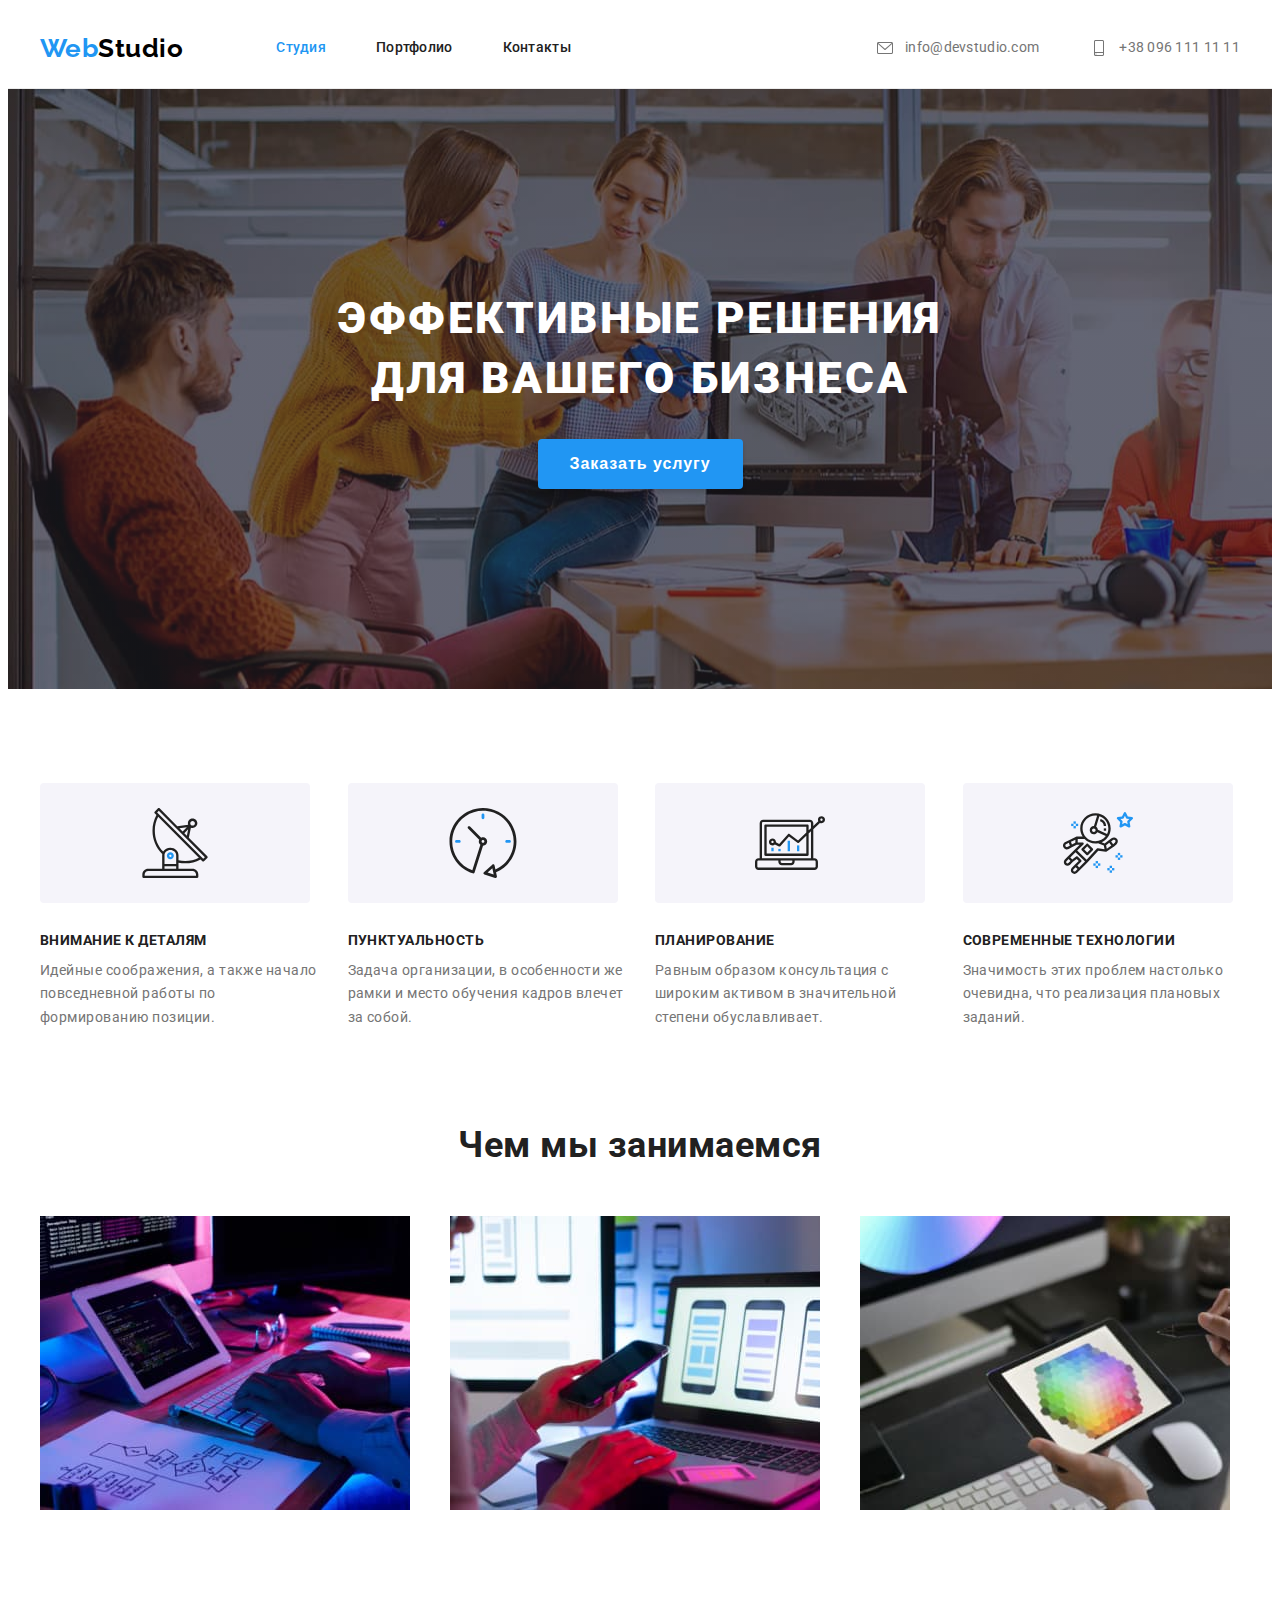
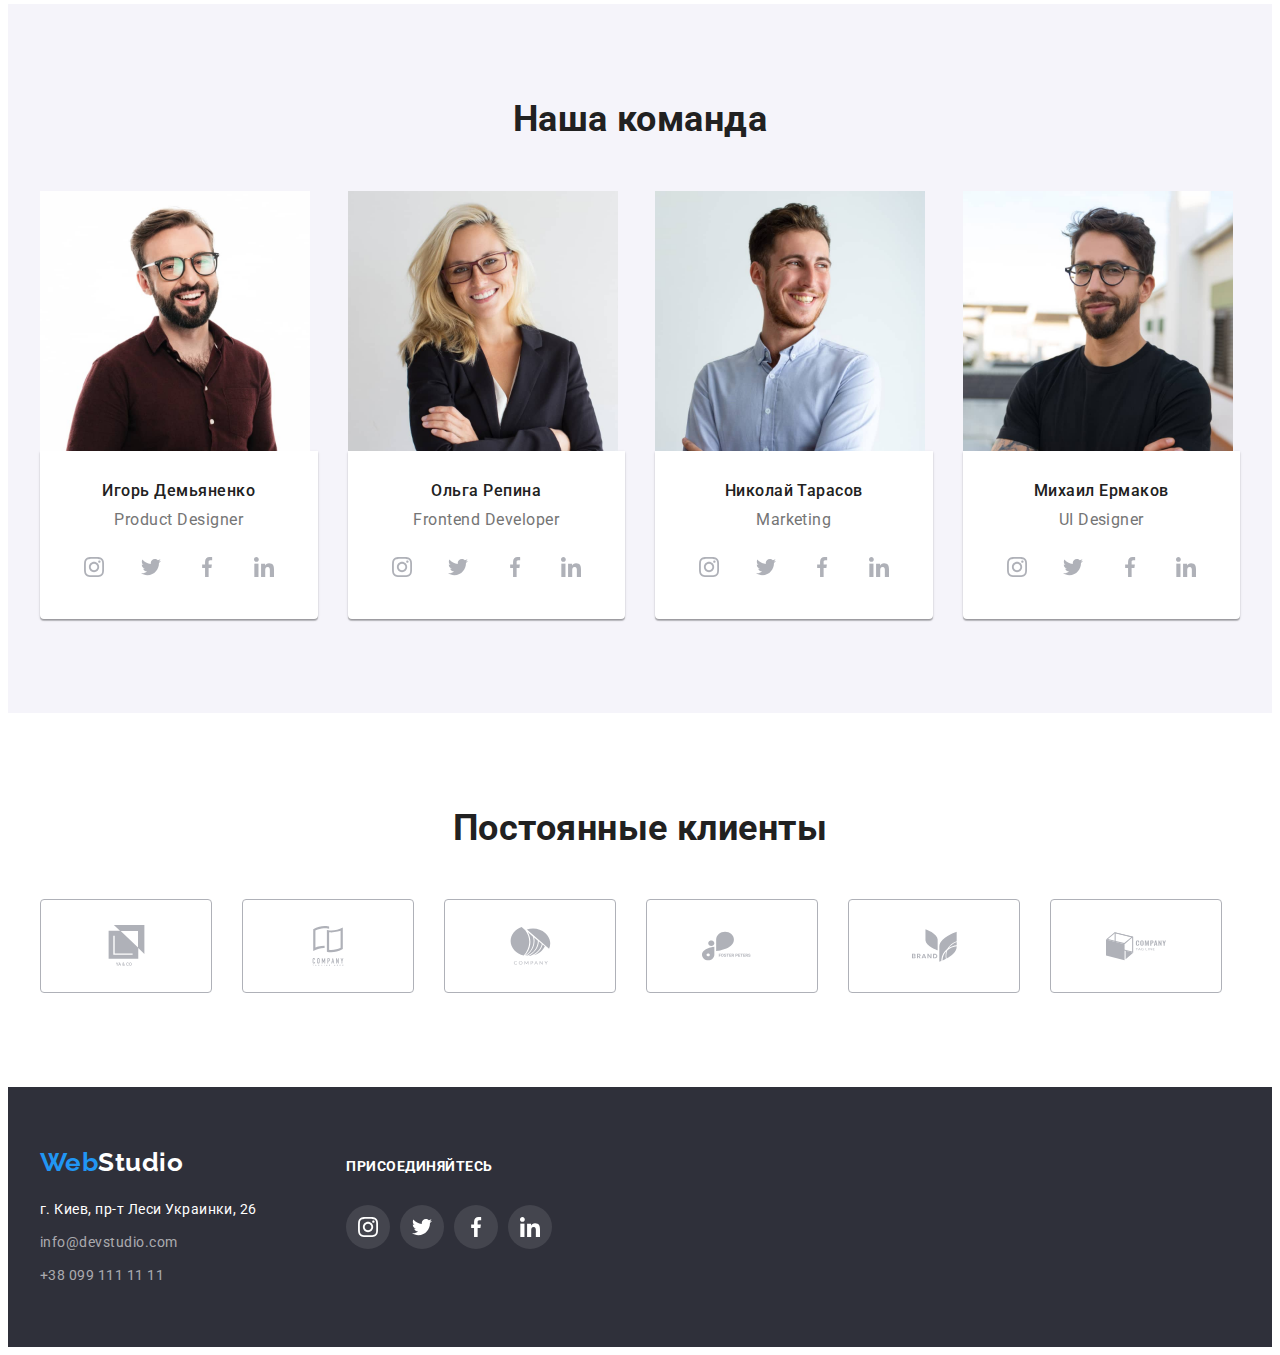
==== index.html @ 37aee231 "меняет спрайт и папки с фото" ====
<!DOCTYPE html>
<html lang="ru">
  <head>
    <meta charset="UTF-8" />
    <meta http-equiv="X-UA-Compatible" content="IE=edge" />
    <meta name="viewport" content="width=device-width, initial-scale=1.0" />
    <title>Document</title>
    <link rel="preconnect" href="https://fonts.googleapis.com" />
    <link rel="preconnect" href="https://fonts.gstatic.com" crossorigin />
    <link
      href="https://fonts.googleapis.com/css2?family=Oleo+Script&family=Raleway:wght@700&family=Roboto:wght@400;500;700;900&display=swap"
      rel="stylesheet"
    />
    <link
      rel="stylesheet"
      href="https://cdnjs.cloudflare.com/ajax/libs/modern-normalize/1.1.0/modern-normalize.min.css"
      integrity="sha512-wpPYUAdjBVSE4KJnH1VR1HeZfpl1ub8YT/NKx4PuQ5NmX2tKuGu6U/JRp5y+Y8XG2tV+wKQpNHVUX03MfMFn9Q=="
      crossorigin="anonymous"
      referrerpolicy="no-referrer"
    />
    <link rel="stylesheet" href="./css/styles.css" />
  </head>
  <body>
    <!-- Это шапка сайта-->
    <header class="header">
      <div class="container">
        <a class="logo-link link" href="" lang="en"><span class="logo-text">Web</span>Studio</a>
        <!-- Навигация на другие страницы -->
        <nav class="navigation">
          <ul class="nav-list list">
            <li class="nav-header-list-item">
              <a class="nav-list-link active-page link" href="">Студия</a>
            </li>
            <li class="nav-header-list-item">
              <a class="nav-list-link link" href="./portfolio.html">Портфолио</a>
            </li>
            <li class="nav-header-list-item">
              <a class="nav-list-link link" href="">Контакты</a>
            </li>
          </ul>
        </nav>
        <ul class="nav-contact-list list">
          <li class="nav-contact-list-item">
            <a class="header-contact-link link" href="mailto:info@devstudio.com">
              <svg class="header-contact-link-icon" width="20" height="16">
                <use href="./images/sprite.svg#icon-envelope"></use>
              </svg>

              info@devstudio.com</a
            >
          </li>
          <li class="nav-contact-list-item link">
            <a class="header-contact-link link" href="tel:+380961111111">
              <svg class="header-contact-link-icon" width="20" height="16">
                <use href="./images/sprite.svg#icon-smartphone"></use>
              </svg>
              +38 096 111 11 11</a
            >
          </li>
        </ul>
      </div>
    </header>
    <main>
      <!-- Это герой!-->
      <section class="hero">
        <div class="container">
          <h1 class="hero-title">
            Эффективные решения <span class="indent">для вашего бизнеса</span>
          </h1>
          <button class="hero-btn" type="button">Заказать услугу</button>
        </div>
      </section>

      <!-- Наши преимущества-->
      <section class="benefits section">
        <div class="container">
          <h2 class="benefits-title visually-hidden">Наши преимущества</h2>
          <ul class="benefits-list list">
            <li class="benefits-list-item">
              <div class="benefits-list-item-icon">
                <svg width="70" height="70">
                  <use href="./images/sprite.svg#icon-antenna"></use>
                </svg>
              </div>
              <h3 class="benefits-list-title">Внимание к деталям</h3>
              <p class="benefits-description">
                Идейные соображения, а также начало повседневной работы по формированию позиции.
              </p>
            </li>
            <li class="benefits-list-item">
              <div class="benefits-list-item-icon">
                <svg width="70" height="70">
                  <use href="./images/sprite.svg#icon-clock"></use>
                </svg>
              </div>
              <h3 class="benefits-list-title">Пунктуальность</h3>
              <p class="benefits-description">
                Задача организации, в особенности же рамки и место обучения кадров влечет за собой.
              </p>
            </li>
            <li class="benefits-list-item">
              <div class="benefits-list-item-icon">
                <svg width="70" height="70">
                  <use href="./images/sprite.svg#icon-diagram"></use>
                </svg>
              </div>
              <h3 class="benefits-list-title">Планирование</h3>
              <p class="benefits-description">
                Равным образом консультация с широким активом в значительной степени обуславливает.
              </p>
            </li>
            <li class="benefits-list-item">
              <div class="benefits-list-item-icon">
                <svg width="70" height="70">
                  <use href="./images/sprite.svg#icon-astronaut"></use>
                </svg>
              </div>
              <h3 class="benefits-list-title">Современные технологии</h3>
              <p class="benefits-description">
                Значимость этих проблем настолько очевидна, что реализация плановых заданий.
              </p>
            </li>
          </ul>
        </div>
      </section>

      <!-- Чем мы занимаемся-->
      <section class="activity section">
        <div class="container">
          <h2 class="activity-title">Чем мы занимаемся</h2>
          <ul class="activity-list list">
            <li class="activity-list-item">
              <a href="">
                <img
                  src="./images/activity/img1.jpg"
                  alt="Планшет и клавиатура"
                  width="370"
                  height="294"
                />
              </a>
            </li>
            <li class="activity-list-item">
              <a href="">
                <img
                  src="./images/activity/img2.jpg"
                  alt="Ноутбук и телефон"
                  width="370"
                  height="294"
                />
              </a>
            </li>
            <li class="activity-list-item">
              <a href="">
                <img src="./images/activity/img3.jpg" alt="Планшет" width="370" height="294" />
              </a>
            </li>
          </ul>
        </div>
      </section>

      <!-- Наша команда-->
      <section class="team section">
        <div class="container">
          <h2 class="team-title">Наша команда</h2>
          <ul class="team-list list">
            <li class="team-list-item">
              <img
                src="./images/command/foto-1.jpg"
                alt="Игорь Демьяненко"
                width="270"
                height="260"
              />
              <div class="team-list-item-wrapper">
                <h3 class="team-list-title">Игорь Демьяненко</h3>
                <p class="team-list-description" lang="en">Product Designer</p>
                <ul class="team-list-social list">
                  <li>
                    <a class="team-list-social-link" href="">
                      <svg class="team-list-social-link-icon" width="20" height="20">
                        <use href="./images/sprite.svg#icon-instagram"></use>
                      </svg>
                    </a>
                  </li>
                  <li>
                    <a class="team-list-social-link" href="">
                      <svg class="team-list-social-link-icon" width="20" height="20">
                        <use href="./images/sprite.svg#icon-twitter"></use>
                      </svg>
                    </a>
                  </li>
                  <li>
                    <a class="team-list-social-link" href="">
                      <svg class="team-list-social-link-icon" width="20" height="20">
                        <use href="./images/sprite.svg#icon-facebook"></use>
                      </svg>
                    </a>
                  </li>
                  <li>
                    <a class="team-list-social-link" href="">
                      <svg class="team-list-social-link-icon" width="20" height="20">
                        <use href="./images/sprite.svg#icon-linkedin"></use>
                      </svg>
                    </a>
                  </li>
                </ul>
              </div>
            </li>
            <li class="team-list-item">
              <img src="./images/command/foto-2.jpg" alt="Ольга Репина" width="270" height="260" />
              <div class="team-list-item-wrapper">
                <h3 class="team-list-title">Ольга Репина</h3>
                <p class="team-list-description" lang="en">Frontend Developer</p>
                <ul class="team-list-social list">
                  <li>
                    <a class="team-list-social-link" href="">
                      <svg class="team-list-social-link-icon" width="20" height="20">
                        <use href="./images/sprite.svg#icon-instagram"></use>
                      </svg>
                    </a>
                  </li>
                  <li>
                    <a class="team-list-social-link" href="">
                      <svg class="team-list-social-link-icon" width="20" height="20">
                        <use href="./images/sprite.svg#icon-twitter"></use>
                      </svg>
                    </a>
                  </li>
                  <li>
                    <a class="team-list-social-link" href="">
                      <svg class="team-list-social-link-icon" width="20" height="20">
                        <use href="./images/sprite.svg#icon-facebook"></use>
                      </svg>
                    </a>
                  </li>
                  <li>
                    <a class="team-list-social-link" href="">
                      <svg class="team-list-social-link-icon" width="20" height="20">
                        <use href="./images/sprite.svg#icon-linkedin"></use>
                      </svg>
                    </a>
                  </li>
                </ul>
              </div>
            </li>
            <li class="team-list-item">
              <img
                src="./images/command/foto-3.jpg"
                alt="Николай Тарасов"
                width="270"
                height="260"
              />
              <div class="team-list-item-wrapper">
                <h3 class="team-list-title">Николай Тарасов</h3>
                <p class="team-list-description" lang="en">Marketing</p>
                <ul class="team-list-social list">
                  <li>
                    <a class="team-list-social-link" href="">
                      <svg class="team-list-social-link-icon" width="20" height="20">
                        <use href="./images/sprite.svg#icon-instagram"></use>
                      </svg>
                    </a>
                  </li>
                  <li>
                    <a class="team-list-social-link" href="">
                      <svg class="team-list-social-link-icon" width="20" height="20">
                        <use href="./images/sprite.svg#icon-twitter"></use>
                      </svg>
                    </a>
                  </li>
                  <li>
                    <a class="team-list-social-link" href="">
                      <svg class="team-list-social-link-icon" width="20" height="20">
                        <use href="./images/sprite.svg#icon-facebook"></use>
                      </svg>
                    </a>
                  </li>
                  <li>
                    <a class="team-list-social-link" href="">
                      <svg class="team-list-social-link-icon" width="20" height="20">
                        <use href="./images/sprite.svg#icon-linkedin"></use>
                      </svg>
                    </a>
                  </li>
                </ul>
              </div>
            </li>
            <li class="team-list-item">
              <img
                src="./images/command/foto-4.jpg"
                alt="Михаил Ермаков"
                width="270"
                height="260"
              />
              <div class="team-list-item-wrapper">
                <h3 class="team-list-title">Михаил Ермаков</h3>
                <p class="team-list-description" lang="en">UI Designer</p>
                <ul class="team-list-social list">
                  <li>
                    <a class="team-list-social-link" href="">
                      <svg class="team-list-social-link-icon" width="20" height="20">
                        <use href="./images/sprite.svg#icon-instagram"></use>
                      </svg>
                    </a>
                  </li>
                  <li>
                    <a class="team-list-social-link" href="">
                      <svg class="team-list-social-link-icon" width="20" height="20">
                        <use href="./images/sprite.svg#icon-twitter"></use>
                      </svg>
                    </a>
                  </li>
                  <li>
                    <a class="team-list-social-link" href="">
                      <svg class="team-list-social-link-icon" width="20" height="20">
                        <use href="./images/sprite.svg#icon-facebook"></use>
                      </svg>
                    </a>
                  </li>
                  <li>
                    <a class="team-list-social-link" href="">
                      <svg class="team-list-social-link-icon" width="20" height="20">
                        <use href="./images/sprite.svg#icon-linkedin"></use>
                      </svg>
                    </a>
                  </li>
                </ul>
              </div>
            </li>
          </ul>
        </div>
      </section>

      <!-- Постоянные клиенты-->
      <section class="clients section">
        <div class="container">
          <h2 class="clients-title">Постоянные клиенты</h2>
          <ul class="clients-list list">
            <li class="clients-list-item">
              <a class="clients-list-link" href="">
                <svg class="clients-list-link-icon" width="41" height="47">
                  <use href="./images/sprite.svg#icon-client-one"></use>
                </svg>
              </a>
            </li>
            <li class="clients-list-item">
              <a class="clients-list-link" href="">
                <svg class="clients-list-link-icon" width="40" height="52">
                  <use href="./images/sprite.svg#icon-client-two"></use>
                </svg>
              </a>
            </li>
            <li class="clients-list-item">
              <a class="clients-list-link" href="">
                <svg class="clients-list-link-icon" width="43" height="41">
                  <use href="./images/sprite.svg#icon-client-three"></use>
                </svg>
              </a>
            </li>
            <li class="clients-list-item">
              <a class="clients-list-link" href="">
                <svg class="clients-list-link-icon" width="106" height="60">
                  <use href="./images/sprite.svg#icon-client-four"></use>
                </svg>
              </a>
            </li>
            <li class="clients-list-item">
              <a class="clients-list-link" href="">
                <svg class="clients-list-link-icon" width="63" height="45">
                  <use href="./images/sprite.svg#icon-client-five"></use>
                </svg>
              </a>
            </li>
            <li class="clients-list-item">
              <a class="clients-list-link" href="">
                <svg class="clients-list-link-icon" width="106" height="60">
                  <use href="./images/sprite.svg#icon-client-six"></use>
                </svg>
              </a>
            </li>
          </ul>
        </div>
      </section>
    </main>

    <!-- Подвал-->
    <footer class="footer section">
      <div class="container">
        <div>
          <a class="logo-link link" href="" lang="en"
            ><span class="logo-text">Web</span><span class="logo-text-footer">Studio</span></a
          >
          <address class="footer-address">
            <ul class="list">
              <li class="footer-address-list-item">
                <a
                  class="footer-address-list-link"
                  href="https://www.google.com/maps/place/%D0%B1%D1%83%D0%BB.+%D0%9B%D0%B5%D1%81%D0%B8+%D0%A3%D0%BA%D1%80%D0%B0%D0%B8%D0%BD%D0%BA%D0%B8,+26,+%D0%9A%D0%B8%D0%B5%D0%B2,+02000/@50.4263966,30.5351145,16.25z/data=!4m5!3m4!1s0x40d4cf0e033ecbe9:0x57a4dffefec77da0!8m2!3d50.4265807!4d30.5383858"
                  target="_blank"
                  rel="noreferrer noopener nofollow"
                >
                  г. Киев, пр-т Леси Украинки, 26</a
                >
              </li>
              <li class="footer-address-list-item">
                <a
                  class="footer-address-list-link footer-contact-link"
                  href="mailto:info@devstudio.com"
                  >info@devstudio.com</a
                >
              </li>
              <li class="footer-address-list-item">
                <a class="footer-address-list-link footer-contact-link" href="tel:+380961111111"
                  >+38 099 111 11 11</a
                >
              </li>
            </ul>
          </address>
        </div>
        <div class="subscription-wrapper">
          <p class="subscription">присоединяйтесь</p>
          <ul class="subscription-list list">
            <li>
              <a class="subscription-list-link" href="">
                <svg class="subscription-list-icon" width="20" height="20">
                  <use href="./images/sprite.svg#icon-instagram"></use>
                </svg>
              </a>
            </li>
            <li>
              <a class="subscription-list-link" href="">
                <svg class="subscription-list-icon" width="20" height="20">
                  <use href="./images/sprite.svg#icon-twitter"></use>
                </svg>
              </a>
            </li>
            <li>
              <a class="subscription-list-link" href="">
                <svg class="subscription-list-icon" width="20" height="20">
                  <use href="./images/sprite.svg#icon-facebook"></use>
                </svg>
              </a>
            </li>
            <li>
              <a class="subscription-list-link" href="">
                <svg class="subscription-list-icon" width="20" height="20">
                  <use href="./images/sprite.svg#icon-linkedin"></use>
                </svg>
              </a>
            </li>
          </ul>
        </div>
      </div>
    </footer>
  </body>
</html>
---- css/styles.css ----
/* ==============SRATR RULES============== */
:root {
  --primary-font-family: Roboto, sans-serif;
  --secondary-font-family: Raleway, sans-serif;
  --primary-text-color: #212121;
  --secondary-text-color: #757575;
  --light-text-color: #ffffff;
  --dark-text-color: #000000;
  --accent-color: #2196f3;
  --primary-background-color: #ffffff;
  --secondary-background-color: #e5e5e5;
  --dark-background-color: #2f303a;
  --bg-images-lianer-gradient: rgba(47, 48, 58, 0.4);
  --button-hover-color: #188ce8;
  --border-img-color: #eeeeee;
  --footer-contact-link-color: #ffffff99;
  --btn-portfolio-bg-color: #f5f4fa;
  --icon-social-color: #afb1b8;
}

body {
  font-family: var(--primary-font-family);
  letter-spacing: 0.03em;
  color: var(--primary-text-color);
  background-color: var(--primary-background-color);
}

h1,
h2,
h3,
h4,
h5,
h6,
p {
  margin: 0;
}

img {
  display: block;
  max-width: 100%;
  height: auto;
}

.link {
  text-decoration: none;
  color: currentColor;
}

.list {
  list-style: none;
  padding: 0;
  margin: 0;
}

.section {
  padding-top: 94px;
  padding-bottom: 94px;
}

.container {
  width: 1200px;
  margin: 0 auto;
  padding-left: 15px;
  padding-right: 15px;
}

.indent {
  display: block;
}
/* ==============END RULES============== */

/*======= START HEADER =======*/

.header {
  border-bottom: 1px solid rgba(236, 236, 236, 1);
}

.header > .container {
  display: flex;
  align-items: center;
}

.logo-link {
  display: block;
  margin-right: 93px;
  font-family: var(--secondary-font-family);
  font-weight: 700;
  font-size: 26px;
  line-height: 1.19;
  color: var(--dark-text-color);
}

.logo-text {
  color: var(--accent-color);
}

.nav-list {
  display: flex;
  align-items: center;
}

.nav-header-list-item {
  margin-right: 50px;
}

.nav-header-list-item:last-child {
  margin-right: 0;
}

.nav-list-link {
  display: block;
  padding-top: 32px;
  padding-bottom: 32px;
  font-weight: 500;
  font-size: 14px;
  line-height: 1.14;
  letter-spacing: 0.02em;
}

.nav-list-link:hover,
.nav-list-link:focus,
.active-page,
.header-contact-link:hover,
.header-contact-link:focus {
  color: var(--accent-color);
}

.nav-contact-list {
  display: flex;
  margin-left: auto;
  align-items: center;
}

.nav-contact-list-item {
  margin-right: 50px;
}

.nav-contact-list-item:last-child {
  margin-right: 0;
}

.header-contact-link {
  display: flex;
  justify-content: center;
  align-items: center;
  padding-top: 32px;
  padding-bottom: 32px;
  font-size: 14px;
  line-height: 1.14;
  letter-spacing: 0.02em;
  color: var(--secondary-text-color);
}

.header-contact-link-icon {
  margin-right: 10px;
  fill: var(--secondary-text-color);
}

.header-contact-link:hover .header-contact-link-icon,
.header-contact-link:focus .header-contact-link-icon {
  fill: var(--accent-color);
}

/*======= END HEADER =======*/

/*======= START HERO =======*/
.hero {
  padding-top: 200px;
  padding-bottom: 200px;
  margin: 0 auto;
  max-width: 1600px;
  text-align: center;
  background-color: var(--dark-background-color);
  background-image: linear-gradient(
      var(--bg-images-lianer-gradient),
      var(--bg-images-lianer-gradient)
    ),
    url(../images/hero/bg-fon-hero.jpg);
  background-size: cover;
}
.hero-title {
  margin-bottom: 30px;
  font-weight: 900;
  font-size: 44px;
  line-height: 1.36;
  text-align: center;
  letter-spacing: 0.06em;
  text-transform: uppercase;
  color: var(--light-text-color);
}
.hero-btn {
  min-width: 200px;
  padding: 10px 32px;
  border: none;
  border-radius: 4px;
  font-weight: 700;
  font-size: 16px;
  line-height: 1.87;
  align-items: center;
  letter-spacing: 0.06em;
  cursor: pointer;
  color: var(--light-text-color);
  background-color: var(--accent-color);
  box-shadow: 0px 4px 4px rgba(0, 0, 0, 0.15);
}
.hero-btn:hover,
.hero-btn:focus {
  background-color: var(--button-hover-color);
  box-shadow: 0px 4px 4px rgba(0, 0, 0, 0.15);
}
/*======= END HERO =======*/

/*======= START BENEFITS =======*/
.visually-hidden {
  position: fixed;
  transform: scale(0);
}

.benefits {
  padding-bottom: 0;
}

.benefits-list {
  display: flex;
  margin-left: -30px;
  margin-top: -30px;
}

.benefits-list-item {
  flex-basis: calc((100% - 120px) / 4);
  margin-left: 30px;
  margin-top: 30px;
}

.benefits-title,
.activity-title,
.team-title {
  margin-bottom: 50px;
  font-weight: 700;
  font-size: 36px;
  line-height: 1.17;
  text-align: center;
}
.benefits-list-item-icon {
  display: flex;
  width: 270px;
  height: 120px;
  margin-bottom: 30px;
  border-radius: 4px;
  justify-content: center;
  align-items: center;
  background: var(--btn-portfolio-bg-color);
}

.benefits-list-title {
  margin-bottom: 10px;
  font-size: 14px;
  line-height: 1.14;
  text-transform: uppercase;
  text-align: left;
}

.benefits-description {
  font-size: 14px;
  line-height: 1.71;
  color: var(--secondary-text-color);
}
/*======= END BENEFITS =======*/

/*======= SRART ACTIVITY =======*/

.activity-list {
  display: flex;
  margin-left: -30px;
  margin-top: -30px;
}

.activity-list-item {
  flex-basis: calc((100% - 90px) / 3);
  margin-left: 30px;
  margin-top: 30px;
}
/*======= END ACTIVITY =======*/

/*======= SRART TEAM =======*/
.team {
  background-color: var(--btn-portfolio-bg-color);
}

.team-list {
  display: flex;
  margin-left: -30px;
  margin-top: -30px;
}

.team-list-item {
  flex-basis: calc((100% - 120px) / 4);
  margin-left: 30px;
  margin-top: 30px;
}

.team-list-item-wrapper {
  padding-top: 30px;
  padding-bottom: 30px;
  border-radius: 0px 0px 4px 4px;
  box-shadow: 0px 1px 3px rgba(0, 0, 0, 0.12), 0px 1px 1px rgba(0, 0, 0, 0.14),
    0px 2px 1px rgba(0, 0, 0, 0.2);
  background: var(--primary-background-color);
}

.team-list-title {
  margin-bottom: 10px;
  font-weight: 500;
  font-size: 16px;
  line-height: 1.19;
  text-align: center;
}

.team-list-description {
  margin-bottom: 16px;
  font-size: 16px;
  line-height: 1.19;
  text-align: center;
  color: var(--secondary-text-color);
}

.team-list-social {
  display: flex;
  margin-right: 32px;
  margin-left: 32px;
  justify-content: space-between;
}

.team-list-social-link {
  display: flex;
  width: 44px;
  height: 44px;
  border-radius: 50%;
  justify-content: center;
  align-items: center;
}

.team-list-social-link:hover,
.team-list-social-link:focus {
  background-color: var(--accent-color);
}

.team-list-social-link-icon {
  fill: var(--icon-social-color);
}

.team-list-social-link:hover .team-list-social-link-icon,
.team-list-social-link:focus .team-list-social-link-icon {
  fill: var(--light-text-color);
}

/*======= END TEAM =======*/

/*======= START  CLIENTS =======*/
.clients-title {
  text-align: center;
  margin-bottom: 50px;
  font-weight: 700;
  font-size: 36px;
  line-height: 1.17;
  text-align: center;
}
.clients-list {
  display: flex;
}

.clients-list-item {
  margin-right: 30px;
}
.clients-list-item:last-child {
  margin-right: 0;
}

.clients-list-link {
  display: flex;
  width: 170px;
  height: 92px;
  border: 1px solid var(--icon-social-color);
  border-radius: 4px;
  justify-content: center;
  align-items: center;
}

.clients-list-link:hover {
  border-color: var(--accent-color);
}

.clients-list-link:hover .clients-list-link-icon,
.clients-list-link:focus .clients-list-link-icon {
  fill: var(--accent-color);
}

.clients-list-link-icon {
  fill: var(--icon-social-color);
}
/*======= END CLIENTS =======*/

/*======= START FOOTER=======*/
.footer {
  background-color: var(--dark-background-color);
}

.footer {
  padding-top: 60px;
  padding-bottom: 60px;
}

.footer > .container {
  display: flex;
  align-items: baseline;
}

.logo-text-footer {
  color: var(--light-text-color);
}

.footer-address {
  margin-top: 20px;
  font-style: normal;
}

.footer-address-list-item {
  margin-bottom: 9px;
}

.footer-address-list-item:last-child {
  margin-bottom: 0;
}

.footer-address-list-link {
  text-decoration: none;
  font-size: 14px;
  line-height: 1.71;
  color: var(--light-text-color);
}

.footer-contact-link {
  color: var(--footer-contact-link-color);
}

.footer-address-list-link:hover,
.footer-address-list-link:focus {
  color: var(--accent-color);
}

.subscription-wrapper {
  margin-left: 70px;
}

.subscription {
  margin-bottom: 30px;
  font-weight: 700;
  font-size: 14px;
  line-height: 1.14;
  text-transform: uppercase;
  color: var(--light-text-color);
}

.subscription-list {
  display: flex;
}

.subscription-list-link {
  margin-right: 10px;
  display: flex;
  width: 44px;
  height: 44px;
  border-radius: 50%;
  justify-content: center;
  align-items: center;
  background: rgba(255, 255, 255, 0.1);
}

.subscription-list-icon {
  fill: var(--light-text-color);
}

.subscription-list-link:hover,
.subscription-list-link:focus {
  background-color: var(--accent-color);
}

/*======= END FOOTER=======*/

/*============ START PORTFOLIO============*/

.portfolio-filter-list {
  margin-bottom: 50px;
  display: flex;
  justify-content: center;
  align-items: center;
}

.portfolio-filter-list-item {
  margin-right: 8px;
}

.portfolio-filter-list-item:last-child {
  margin-left: 0;
}

.portfolio-list-btn {
  max-width: 145px;
  padding: 6px 22px;
  border: 1px solid transparent;
  border-radius: 4px;
  font-weight: 500;
  font-size: 16px;
  line-height: 1.62;
  text-align: center;
  cursor: pointer;
  color: var(--primary-text-color);
  background: var(--btn-portfolio-bg-color);
}

.portfolio-list-btn:hover,
.portfolio-list-btn:focus {
  color: var(--light-text-color);
  background-color: var(--accent-color);
  box-shadow: 0px 3px 1px rgba(0, 0, 0, 0.1), 0px 1px 2px rgba(0, 0, 0, 0.08),
    0px 2px 2px rgba(0, 0, 0, 0.12);
}

.portfolio-cards-list {
  display: flex;
  flex-wrap: wrap;
  margin-left: -30px;
  margin-top: -30px;
}

.portfolio-cards-list-item {
  flex-basis: calc((100% - 90px) / 3);
  margin-left: 30px;
  margin-top: 30px;
}

.active-portfolio-list-btn {
  color: var(--light-text-color);
  background-color: var(--accent-color);
}

.portfolio-list-link {
  display: block;
  text-decoration: none;
}

.portfolio-list-link:hover {
  box-shadow: 0px 1px 1px rgba(0, 0, 0, 0.12), 0px 4px 4px rgba(0, 0, 0, 0.06),
    1px 4px 6px rgba(0, 0, 0, 0.16);
  /* border-radius: 0px 0px 4px 4px; */
}

.portfolio-list-wrapper {
  padding: 20px 24px;
  border: 1px solid var(--border-img-color);
  border-top: none;
  background: var(--primary-background-color);
}

.portfolio-list-title {
  margin-bottom: 8px;
  font-weight: 700;
  font-size: 18px;
  line-height: 2;
  letter-spacing: 0.06em;
  color: var(--primary-text-color);
}

.portfolio-list-description {
  font-size: 16px;
  line-height: 1.87;
  color: var(--secondary-text-color);
}
/*============ END PORTFOLIO============*/
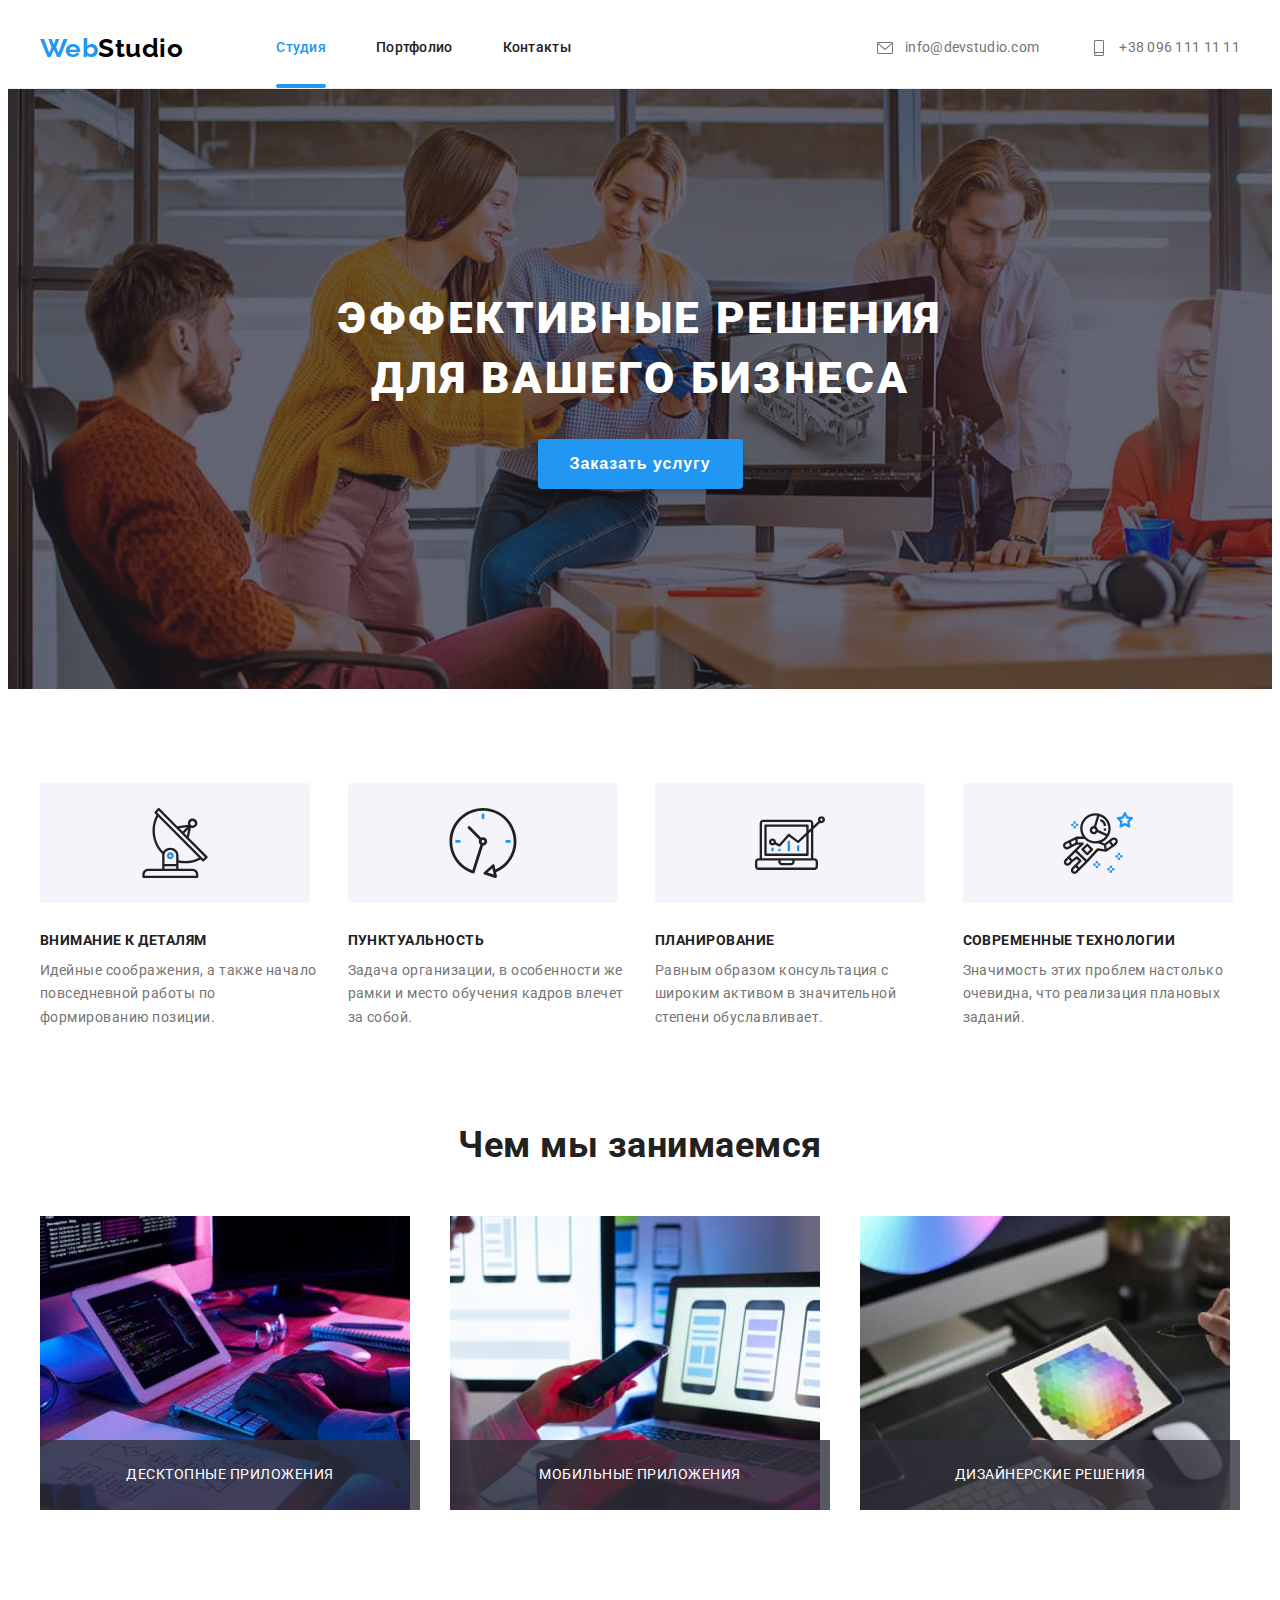
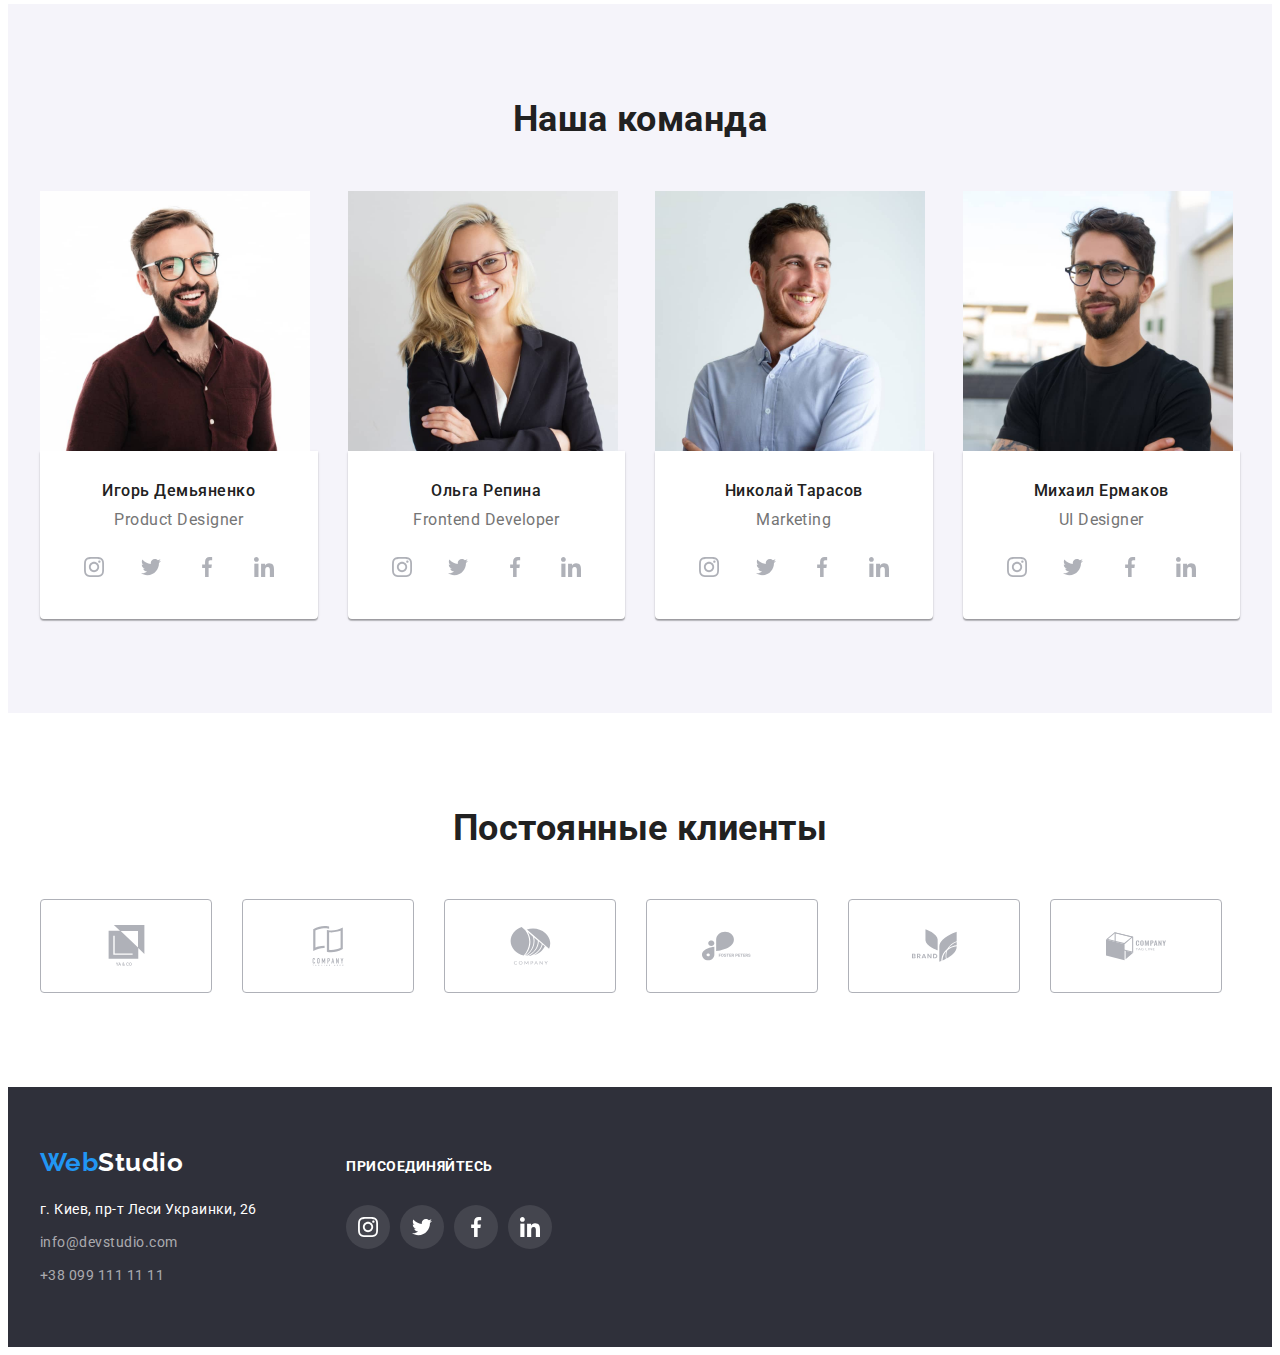
==== commit 3fd84b81: "добавляет надписи в секцию "Чем мы занимаемся"" ====
--- a/index.html
+++ b/index.html
@@ -131,27 +131,36 @@
           <ul class="activity-list list">
             <li class="activity-list-item">
               <a href="">
-                <img
-                  src="./images/activity/img1.jpg"
-                  alt="Планшет и клавиатура"
-                  width="370"
-                  height="294"
-                />
+                <div class="activity-list-img">
+                  <img
+                    src="./images/activity/img1.jpg"
+                    alt="Планшет и клавиатура"
+                    width="370"
+                    height="294"
+                  />
+                  <p class="activity-list-description">Десктопные приложения</p>
+                </div>
               </a>
             </li>
             <li class="activity-list-item">
               <a href="">
-                <img
-                  src="./images/activity/img2.jpg"
-                  alt="Ноутбук и телефон"
-                  width="370"
-                  height="294"
-                />
+                <div class="activity-list-img">
+                  <img
+                    src="./images/activity/img2.jpg"
+                    alt="Ноутбук и телефон"
+                    width="370"
+                    height="294"
+                  />
+                  <p class="activity-list-description">Мобильные приложения</p>
+                </div>
               </a>
             </li>
             <li class="activity-list-item">
               <a href="">
-                <img src="./images/activity/img3.jpg" alt="Планшет" width="370" height="294" />
+                <div class="activity-list-img">
+                  <img src="./images/activity/img3.jpg" alt="Планшет" width="370" height="294" />
+                  <p class="activity-list-description">Дизайнерские решения</p>
+                </div>
               </a>
             </li>
           </ul>
--- a/css/styles.css
+++ b/css/styles.css
@@ -11,11 +11,14 @@
   --secondary-background-color: #e5e5e5;
   --dark-background-color: #2f303a;
   --bg-images-lianer-gradient: rgba(47, 48, 58, 0.4);
+  --bg-activity-section: rgba(47, 48, 58, 0.8);
   --button-hover-color: #188ce8;
   --border-img-color: #eeeeee;
   --footer-contact-link-color: #ffffff99;
   --btn-portfolio-bg-color: #f5f4fa;
   --icon-social-color: #afb1b8;
+  --transition-duration: 250ms;
+  --transition-timing-function: cubic-bezier(0.4, 0, 0.2, 1);
 }
 
 body {
@@ -108,6 +111,7 @@
 }
 
 .nav-list-link {
+  position: relative;
   display: block;
   padding-top: 32px;
   padding-bottom: 32px;
@@ -115,6 +119,7 @@
   font-size: 14px;
   line-height: 1.14;
   letter-spacing: 0.02em;
+  transition: color var(--transition-duration) var(--transition-timing-function);
 }
 
 .nav-list-link:hover,
@@ -125,6 +130,18 @@
   color: var(--accent-color);
 }
 
+.active-page::after {
+  position: absolute;
+  left: 0;
+  bottom: 0;
+  content: '';
+  display: block;
+  width: 100%;
+  height: 4px;
+  border-radius: 2px;
+  background-color: var(--accent-color);
+}
+
 .nav-contact-list {
   display: flex;
   margin-left: auto;
@@ -154,6 +171,7 @@
 .header-contact-link-icon {
   margin-right: 10px;
   fill: var(--secondary-text-color);
+  transition: fill var(--transition-duration) var(--transition-timing-function);
 }
 
 .header-contact-link:hover .header-contact-link-icon,
@@ -202,6 +220,8 @@
   color: var(--light-text-color);
   background-color: var(--accent-color);
   box-shadow: 0px 4px 4px rgba(0, 0, 0, 0.15);
+  transition: background-color var(--transition-duration) var(--transition-timing-function),
+    box-shadow var(--transition-duration) var(--transition-timing-function);
 }
 .hero-btn:hover,
 .hero-btn:focus {
@@ -280,6 +300,26 @@
   margin-left: 30px;
   margin-top: 30px;
 }
+
+.activity-list-img {
+  position: relative;
+}
+
+.activity-list-description {
+  position: absolute;
+  left: 0;
+  bottom: 0;
+  width: 100%;
+  font-weight: bolt;
+  font-size: 14px;
+  line-height: 1.14;
+  text-align: center;
+  text-transform: uppercase;
+  color: var(--light-text-color);
+  background: var(--bg-activity-section);
+  padding-top: 27px;
+  padding-bottom: 27px;
+}
 /*======= END ACTIVITY =======*/
 
 /*======= SRART TEAM =======*/
@@ -338,6 +378,7 @@
   border-radius: 50%;
   justify-content: center;
   align-items: center;
+  transition: background-color var(--transition-duration) var(--transition-timing-function);
 }
 
 .team-list-social-link:hover,
@@ -347,6 +388,7 @@
 
 .team-list-social-link-icon {
   fill: var(--icon-social-color);
+  transition: fill var(--transition-duration) var(--transition-timing-function);
 }
 
 .team-list-social-link:hover .team-list-social-link-icon,
@@ -384,10 +426,12 @@
   border-radius: 4px;
   justify-content: center;
   align-items: center;
+  transition: border-color var(--transition-duration) var(--transition-timing-function);
 }
 
 .clients-list-link:hover {
   border-color: var(--accent-color);
+  transition: fill var(--transition-duration) var(--transition-timing-function);
 }
 
 .clients-list-link:hover .clients-list-link-icon,
@@ -437,15 +481,16 @@
   font-size: 14px;
   line-height: 1.71;
   color: var(--light-text-color);
-}
-
-.footer-contact-link {
-  color: var(--footer-contact-link-color);
+  transition: color var(--transition-duration) var(--transition-timing-function);
 }
 
 .footer-address-list-link:hover,
 .footer-address-list-link:focus {
   color: var(--accent-color);
+}
+
+.footer-contact-link {
+  color: var(--footer-contact-link-color);
 }
 
 .subscription-wrapper {
@@ -474,15 +519,16 @@
   justify-content: center;
   align-items: center;
   background: rgba(255, 255, 255, 0.1);
-}
-
-.subscription-list-icon {
-  fill: var(--light-text-color);
+  transition: background-color var(--transition-duration) var(--transition-timing-function);
 }
 
 .subscription-list-link:hover,
 .subscription-list-link:focus {
   background-color: var(--accent-color);
+}
+
+.subscription-list-icon {
+  fill: var(--light-text-color);
 }
 
 /*======= END FOOTER=======*/
@@ -516,6 +562,9 @@
   cursor: pointer;
   color: var(--primary-text-color);
   background: var(--btn-portfolio-bg-color);
+  transition: color var(--transition-duration) var(--transition-timing-function),
+    background-color var(--transition-duration) var(--transition-timing-function),
+    box-shadow var(--transition-duration) var(--transition-timing-function);
 }
 
 .portfolio-list-btn:hover,
@@ -547,12 +596,12 @@
 .portfolio-list-link {
   display: block;
   text-decoration: none;
+  transition: box-shadow var(--transition-duration) var(--transition-timing-function);
 }
 
 .portfolio-list-link:hover {
   box-shadow: 0px 1px 1px rgba(0, 0, 0, 0.12), 0px 4px 4px rgba(0, 0, 0, 0.06),
     1px 4px 6px rgba(0, 0, 0, 0.16);
-  /* border-radius: 0px 0px 4px 4px; */
 }
 
 .portfolio-list-wrapper {
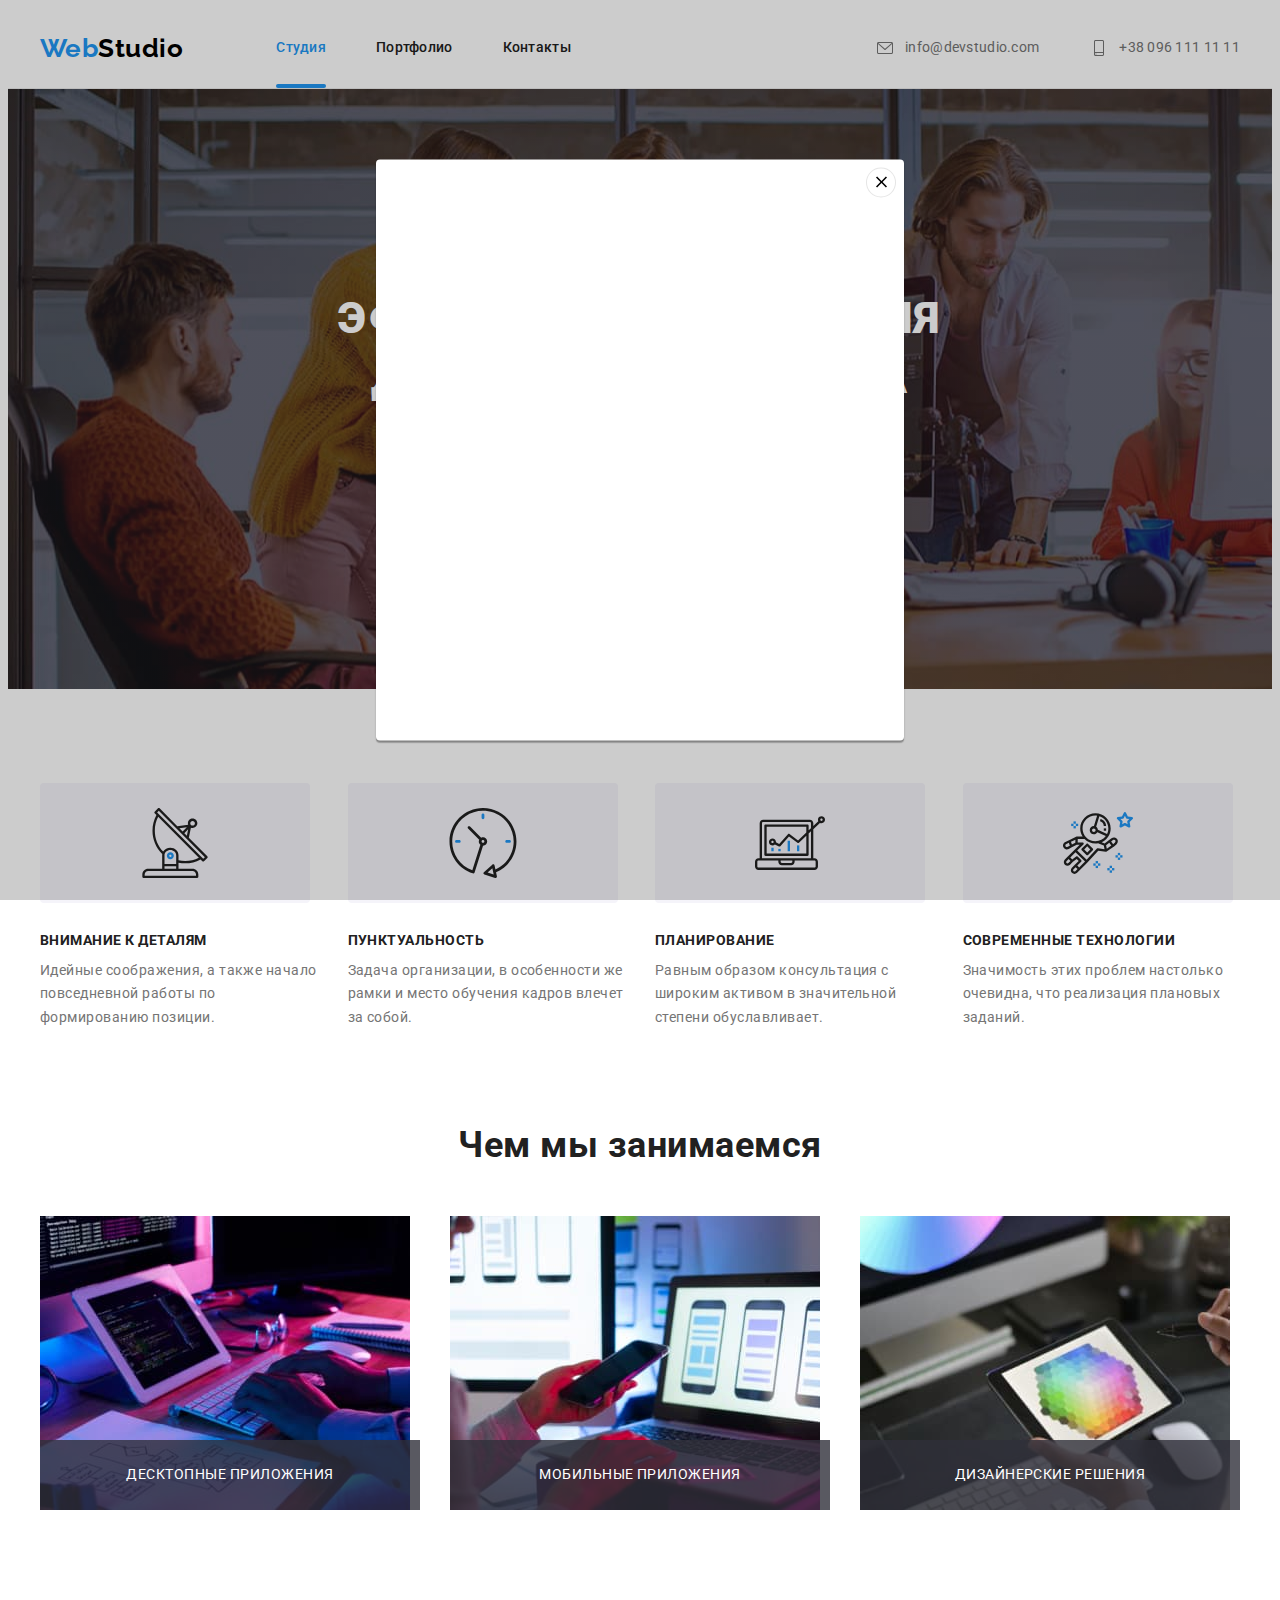
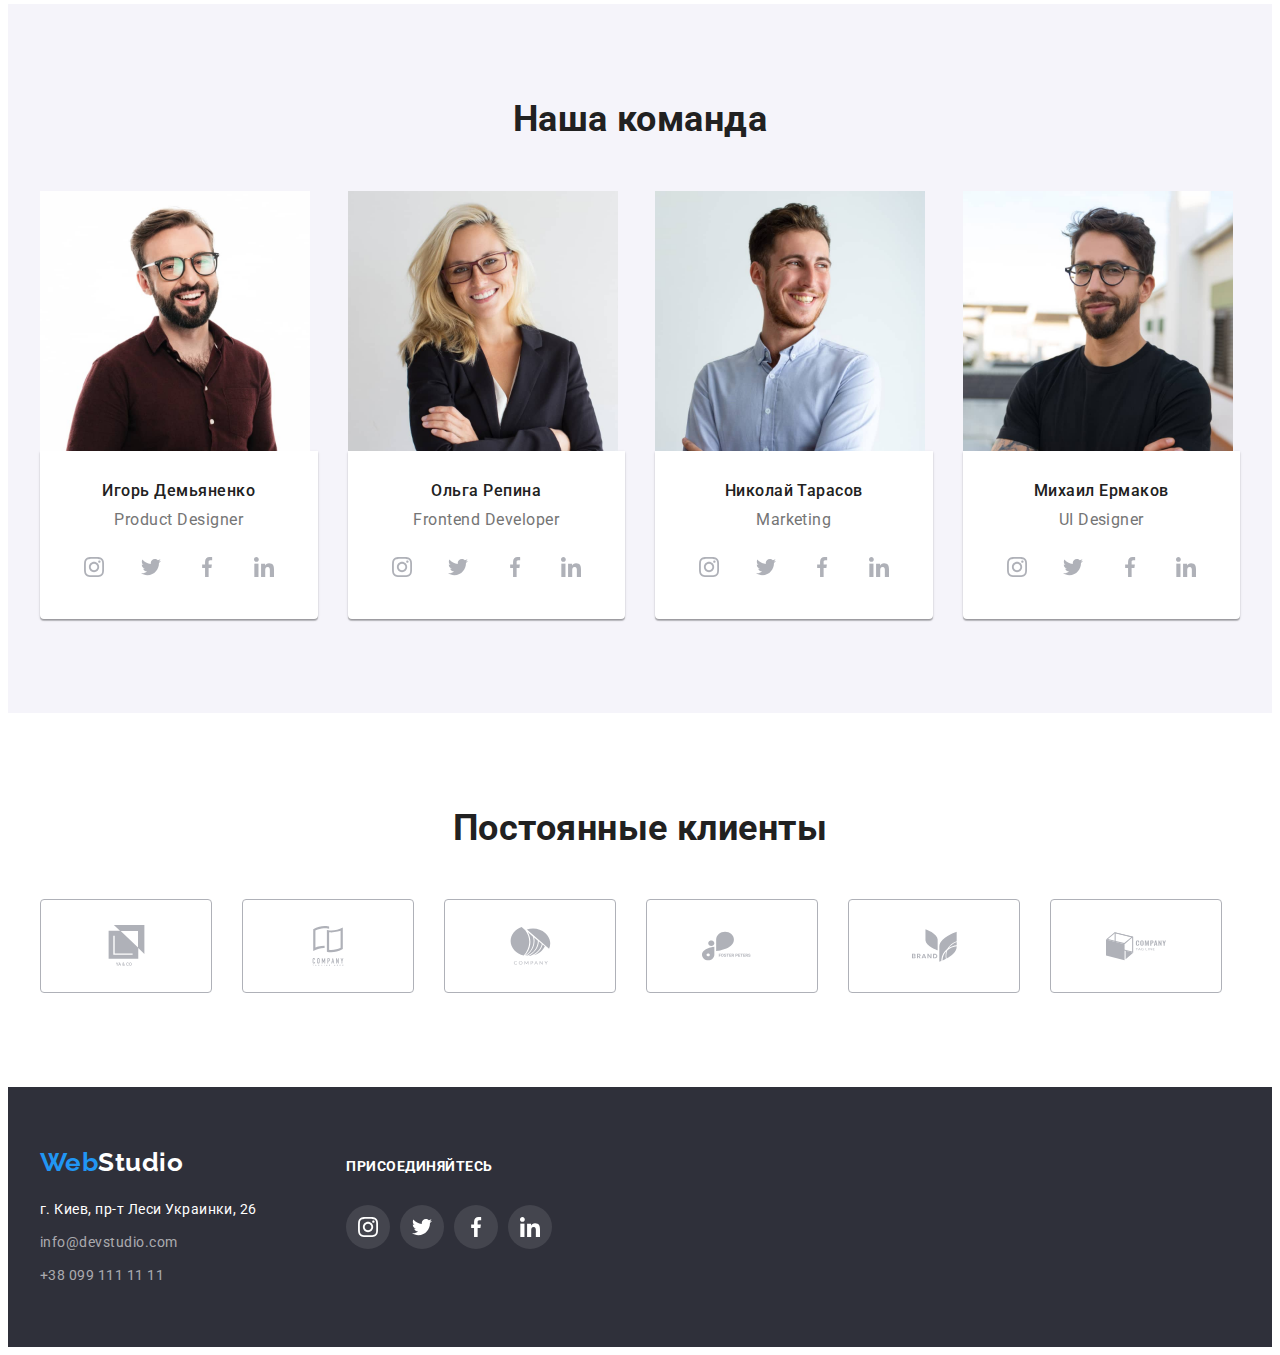
==== commit 52cb6af2: "добавляет модальное окно" ====
--- a/index.html
+++ b/index.html
@@ -67,7 +67,7 @@
           <h1 class="hero-title">
             Эффективные решения <span class="indent">для вашего бизнеса</span>
           </h1>
-          <button class="hero-btn" type="button">Заказать услугу</button>
+          <button class="hero-btn" type="button" data-modal-open>Заказать услугу</button>
         </div>
       </section>
 
@@ -460,5 +460,16 @@
         </div>
       </div>
     </footer>
+    <div class="backdrop" data-modal>
+      <div class="modal">
+        <button class="modal-btn-close" type="button" data-modal-close>
+          <svg class="modal-btn-icon" width="18" height="18">
+            <use href="./images/sprite.svg#icon-close-btn"></use>
+          </svg>
+        </button>
+      </div>
+    </div>
+
+    <script src="./js/modal.js"></script>
   </body>
 </html>
--- a/css/styles.css
+++ b/css/styles.css
@@ -12,6 +12,8 @@
   --dark-background-color: #2f303a;
   --bg-images-lianer-gradient: rgba(47, 48, 58, 0.4);
   --bg-activity-section: rgba(47, 48, 58, 0.8);
+  --bg-cards-portfolio: rgba(33, 150, 243, 0.9);
+  --bg-bd-modal: rgba(0, 0, 0, 0.2);
   --button-hover-color: #188ce8;
   --border-img-color: #eeeeee;
   --footer-contact-link-color: #ffffff99;
@@ -604,6 +606,33 @@
     1px 4px 6px rgba(0, 0, 0, 0.16);
 }
 
+.portfolio-cards-list-link-wrapper {
+  position: relative;
+  overflow: hidden;
+}
+
+.portfolio-cards-list-link-discription {
+  position: absolute;
+  top: 0;
+  left: 0;
+  width: 100%;
+  height: 100%;
+  font-weight: 400;
+  font-size: 18px;
+  line-height: 1.56;
+  color: var(--light-text-color);
+  background-color: var(--bg-cards-portfolio);
+  padding: 63px 24px;
+  overflow: auto;
+  transform: translateY(100%);
+  transition: transform var(--transition-duration) var(--transition-timing-function);
+}
+
+.portfolio-list-link:hover .portfolio-cards-list-link-discription,
+.portfolio-list-link:focus .portfolio-cards-list-link-discription {
+  transform: translateY(0%);
+}
+
 .portfolio-list-wrapper {
   padding: 20px 24px;
   border: 1px solid var(--border-img-color);
@@ -626,3 +655,55 @@
   color: var(--secondary-text-color);
 }
 /*============ END PORTFOLIO============*/
+
+/*============ START MODAL============*/
+.backdrop {
+  position: fixed;
+  left: 0;
+  top: 0;
+  width: 100vw;
+  height: 100vh;
+  background: var(--bg-bd-modal);
+  transition: transform var(--transition-duration) var(--transition-timing-function);
+}
+
+.backdrop.is-hidden {
+  opacity: 0;
+  visibility: hidden;
+  pointer-events: none;
+}
+
+.backdrop.is-hidden .modal {
+  transform: scale(1.1);
+}
+
+.modal {
+  position: absolute;
+  top: 50%;
+  left: 50%;
+  transform: translate(-50%, -50%) scale(1);
+  width: 528px;
+  height: 581px;
+  background: var(--primary-background-color);
+  box-shadow: 0px 1px 3px rgba(0, 0, 0, 0.12), 0px 1px 1px rgba(0, 0, 0, 0.14),
+    0px 2px 1px rgba(0, 0, 0, 0.2);
+  border-radius: 4px;
+}
+
+.modal-btn-close {
+  position: absolute;
+  right: 8px;
+  top: 8px;
+  display: flex;
+  justify-content: center;
+  align-items: center;
+  width: 30px;
+  height: 30px;
+  border-radius: 50%;
+  background: var(--primary-background-color);
+  border: 1px solid rgba(0, 0, 0, 0.1);
+  padding: 0;
+  cursor: pointer;
+}
+
+/*============ END MODAL============*/
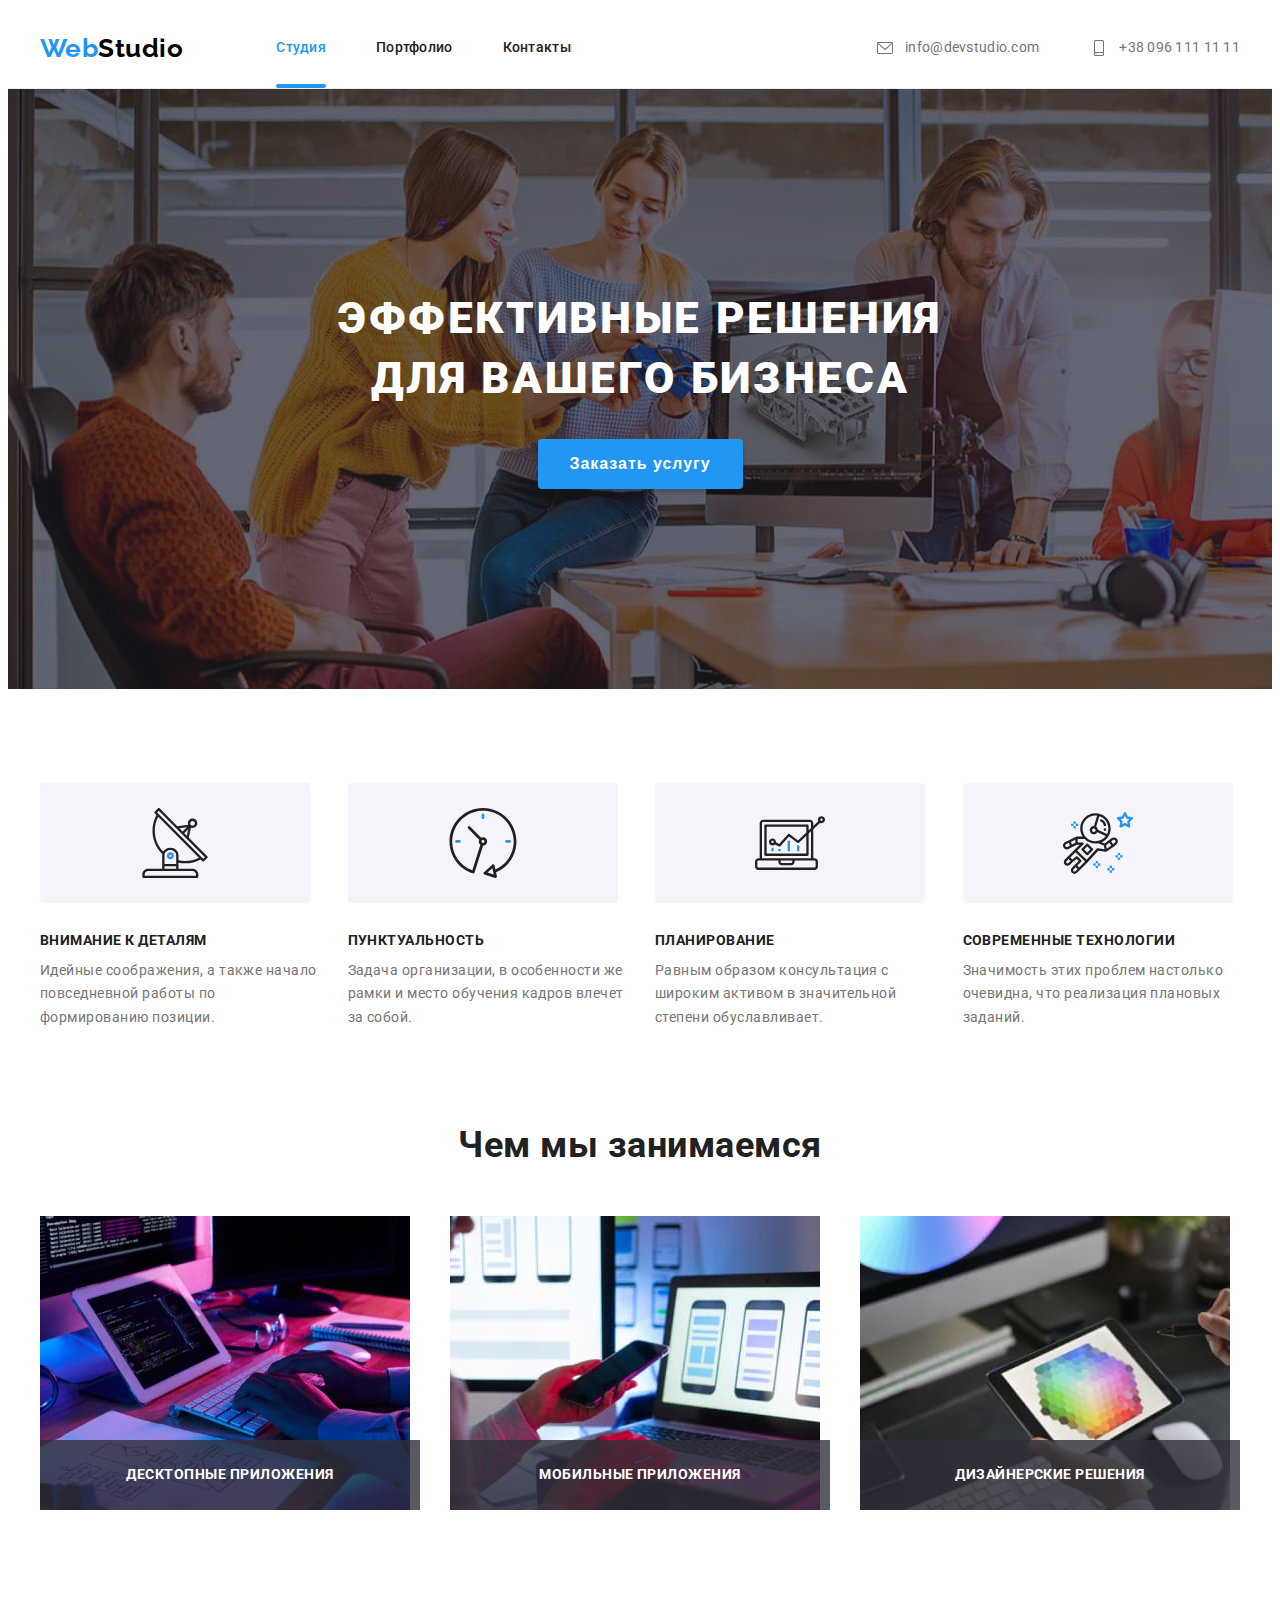
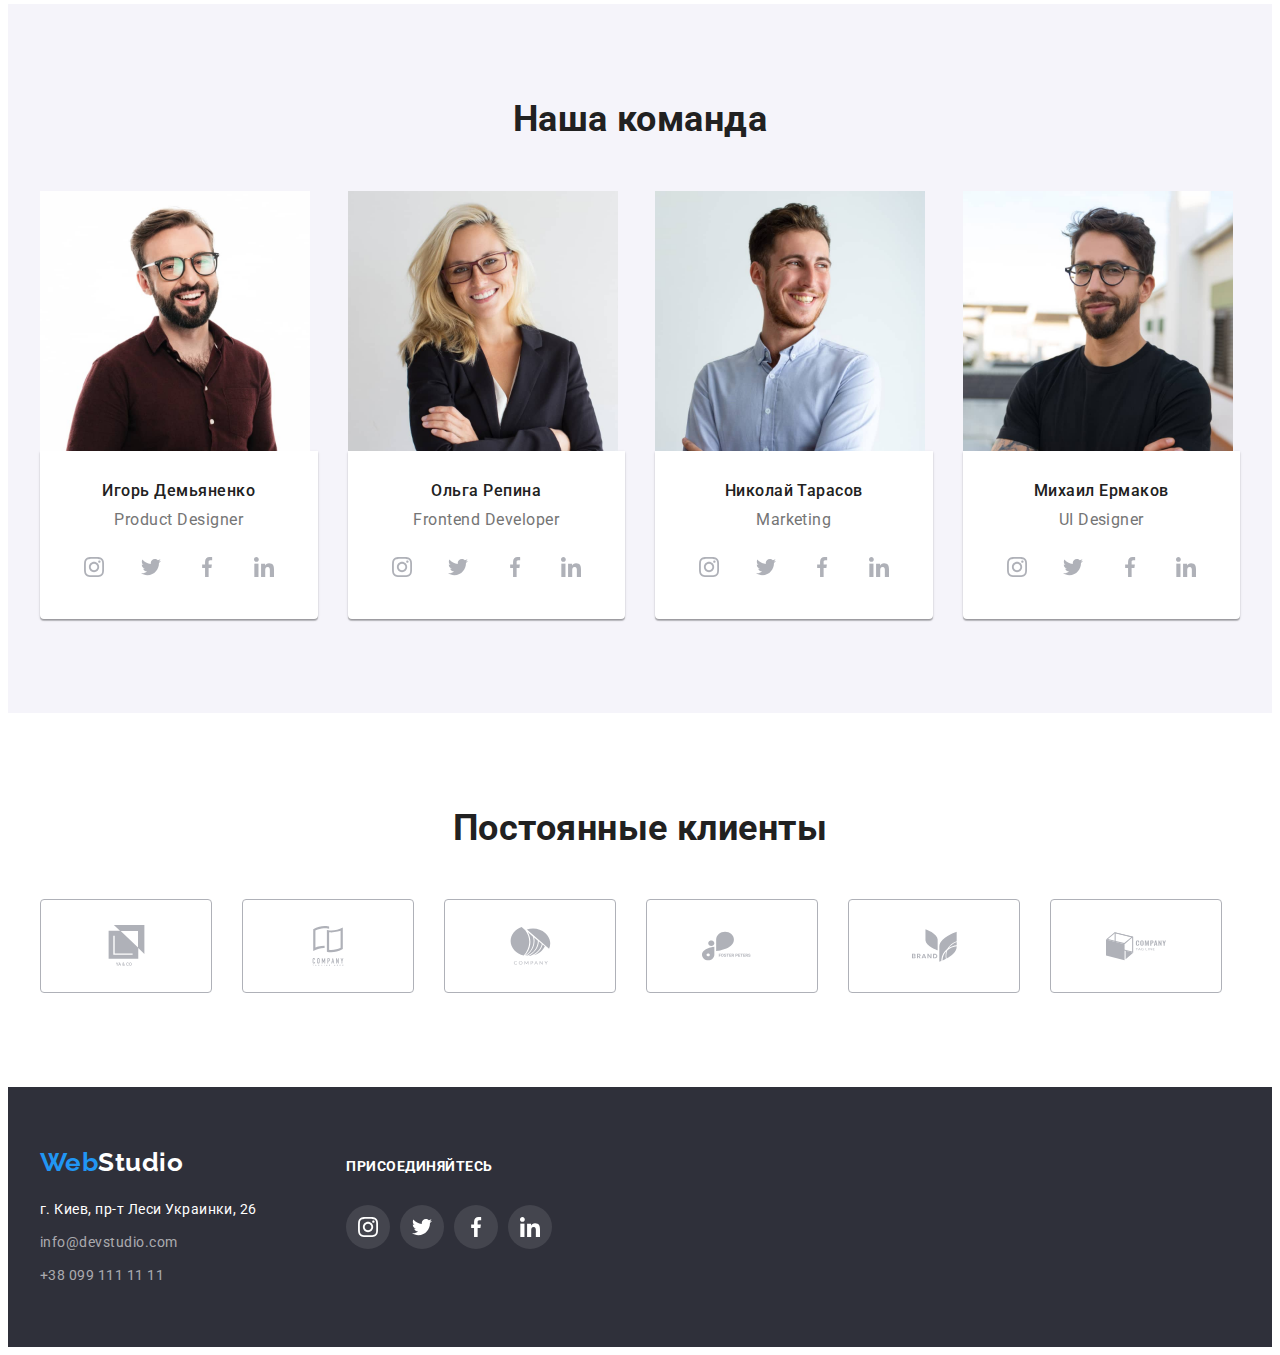
==== commit 4256b7d1: "делает правки" ====
--- a/index.html
+++ b/index.html
@@ -460,7 +460,7 @@
         </div>
       </div>
     </footer>
-    <div class="backdrop" data-modal>
+    <div class="backdrop is-hidden" data-modal>
       <div class="modal">
         <button class="modal-btn-close" type="button" data-modal-close>
           <svg class="modal-btn-icon" width="18" height="18">
--- a/css/styles.css
+++ b/css/styles.css
@@ -312,7 +312,7 @@
   left: 0;
   bottom: 0;
   width: 100%;
-  font-weight: bolt;
+  font-weight: 700;
   font-size: 14px;
   line-height: 1.14;
   text-align: center;
@@ -623,7 +623,6 @@
   color: var(--light-text-color);
   background-color: var(--bg-cards-portfolio);
   padding: 63px 24px;
-  overflow: auto;
   transform: translateY(100%);
   transition: transform var(--transition-duration) var(--transition-timing-function);
 }
